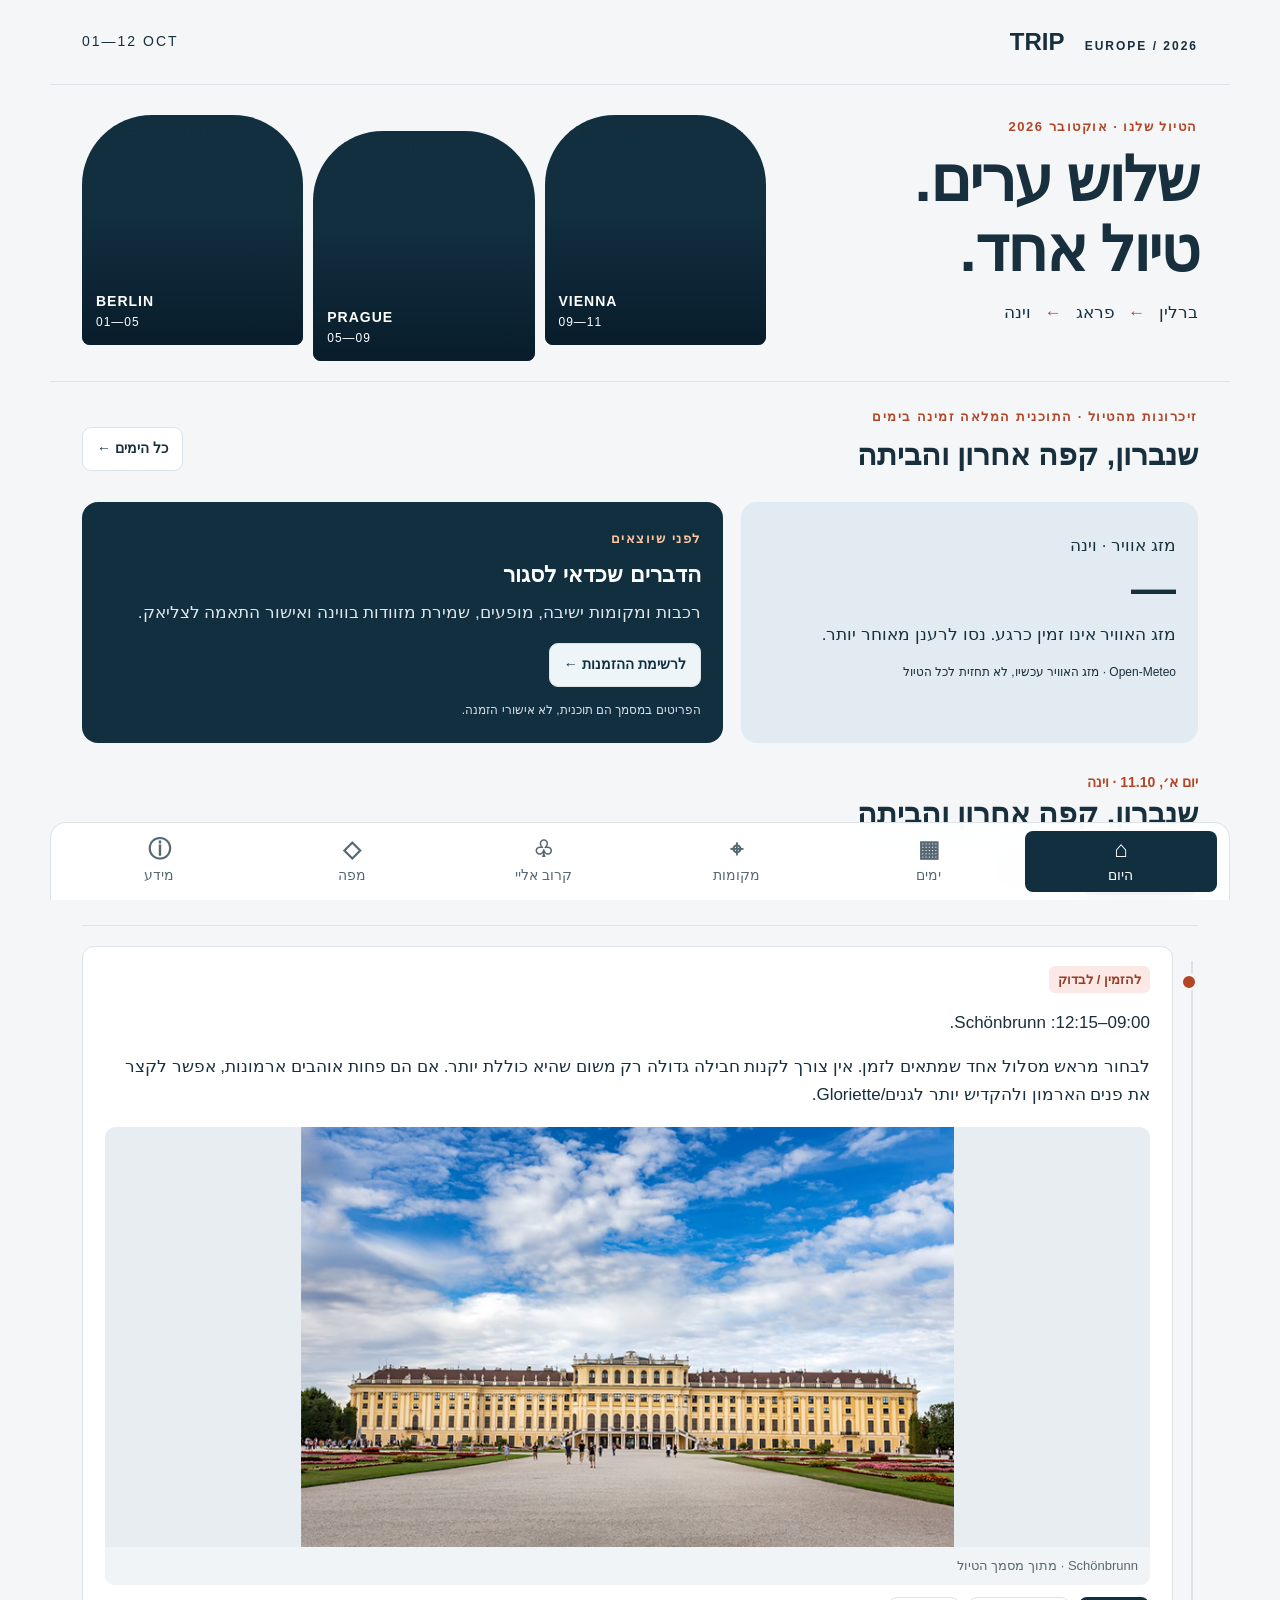
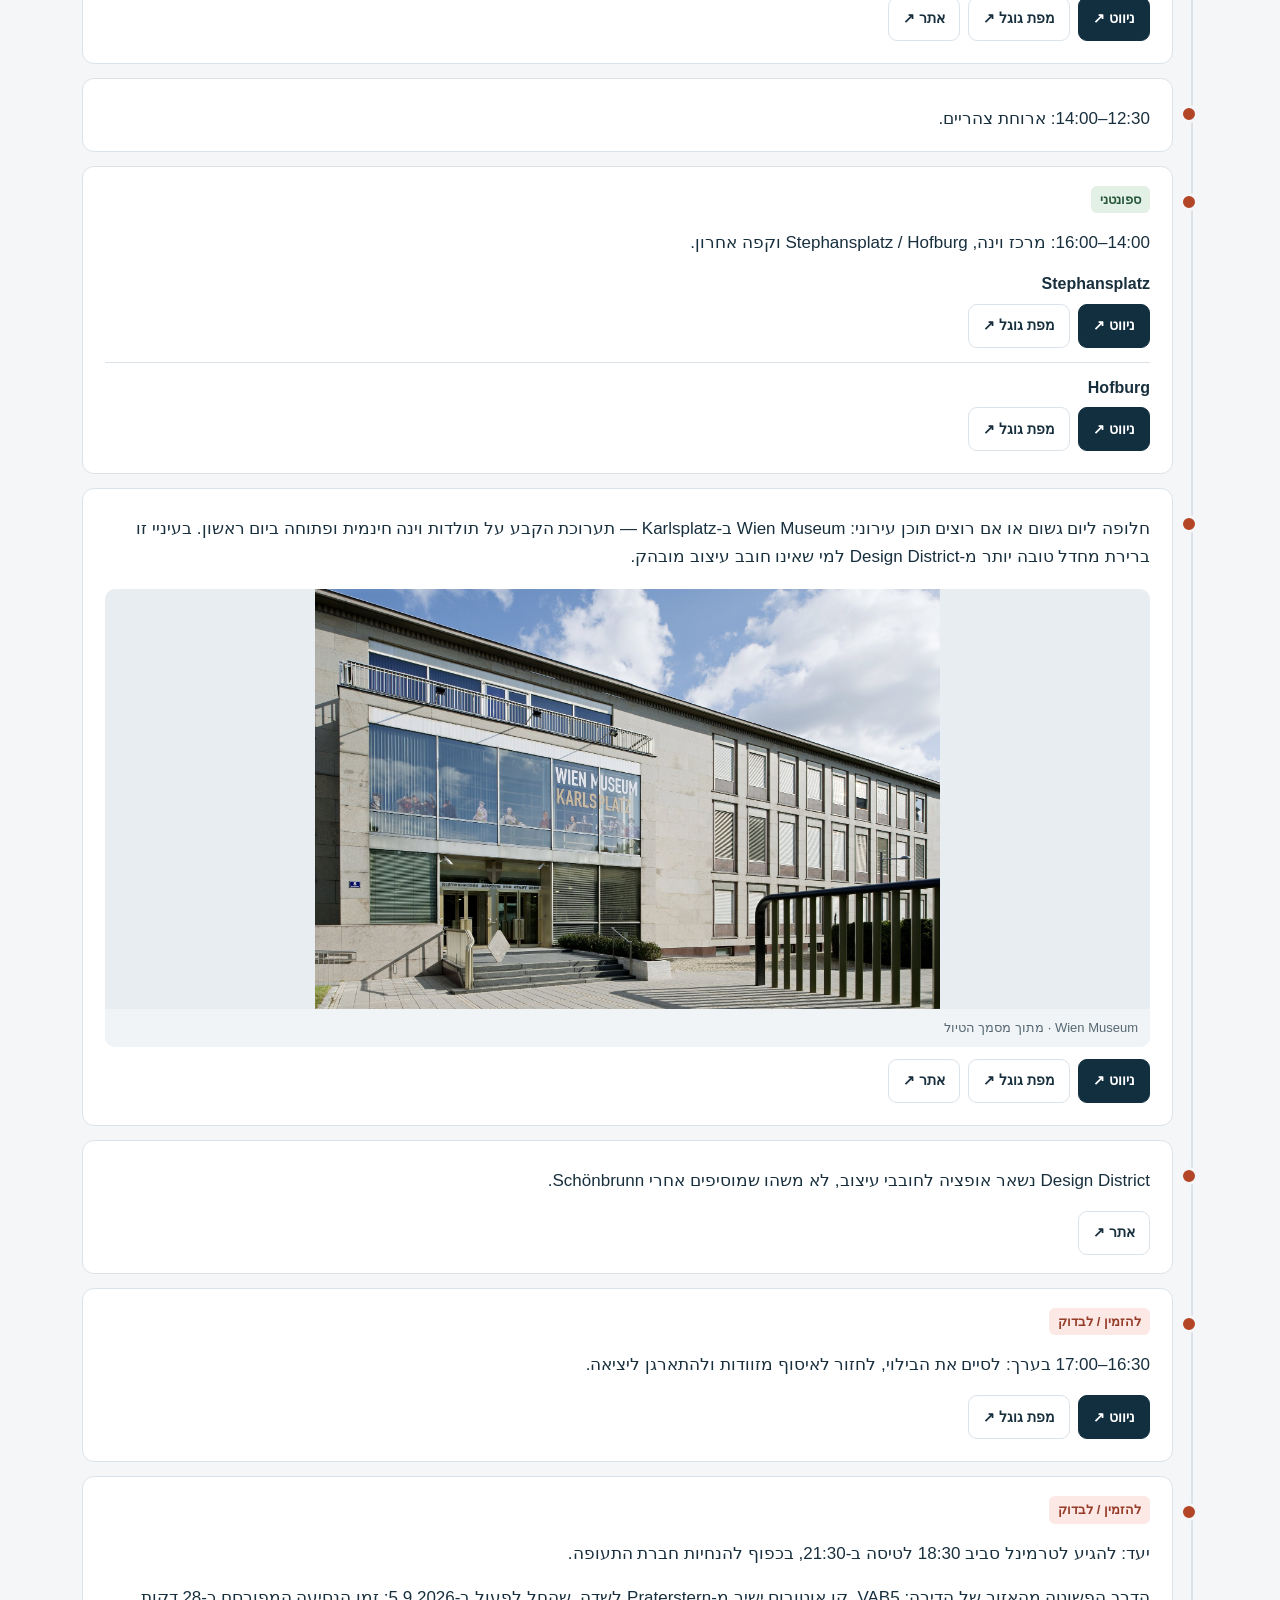
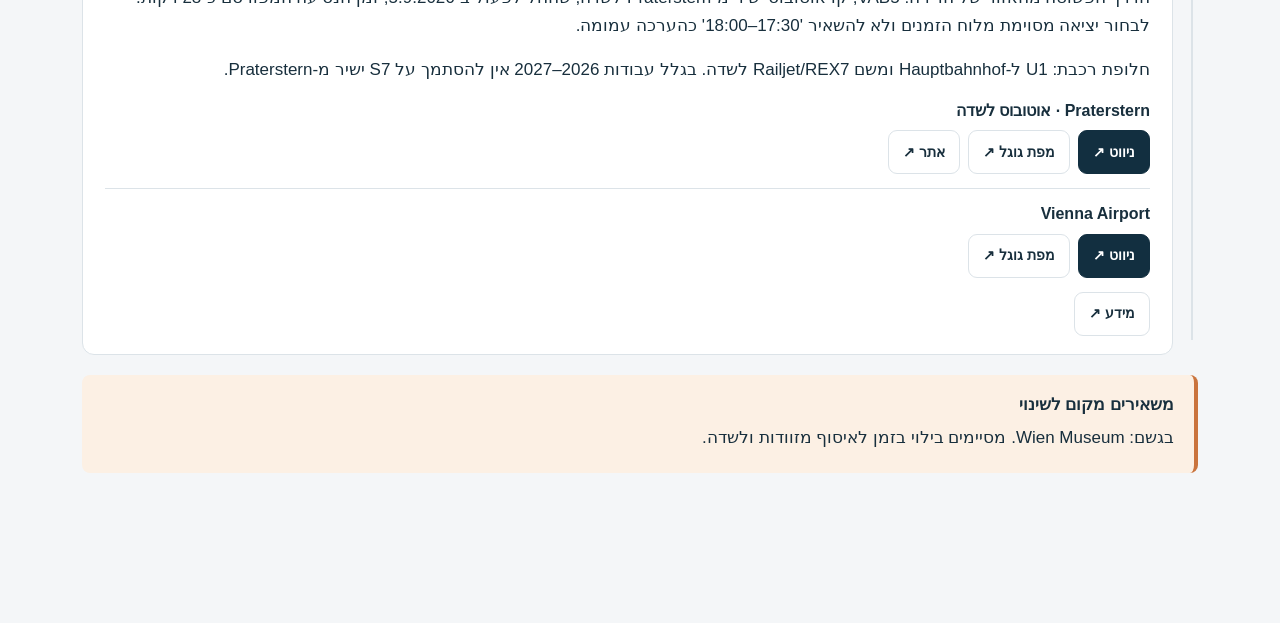
==== europe-trip-2026/index.html @ 394259b1 "Publish Europe trip guide with noindex and anonymized content" ====
<!doctype html>
<html lang="he" dir="rtl"><head><meta charset="utf-8"><meta name="viewport" content="width=device-width,initial-scale=1,viewport-fit=cover"><meta name="robots" content="noindex, nofollow, noimageindex, nosnippet"><meta name="googlebot" content="noindex, nofollow, noimageindex, nosnippet"><meta name="referrer" content="strict-origin-when-cross-origin"><meta name="theme-color" content="#122f40"><meta name="description" content="מדריך הטיול של הטיול שלנו — ברלין, פראג ווינה, אוקטובר 2026"><title>הטיול שלנו · שלוש ערים, טיול אחד</title><link rel="stylesheet" href="style.css"></head>
<body><div class="app"><header><a href="#today" class="brand">TRIP <span>EUROPE / 2026</span></a><span class="dates">01—12 OCT</span></header>
<section class="intro"><div><p class="eyebrow">הטיול שלנו · אוקטובר 2026</p><h1>שלוש ערים.<br>טיול אחד.</h1><p>ברלין <span>←</span> פראג <span>←</span> וינה</p></div><div class="cityPhotos"><figure><img src="https://www.travual.com/userfiles/fotos/brandenburger-tor_3094_xl.jpg" alt="שער ברנדנבורג בברלין"><figcaption>BERLIN <span>01—05</span></figcaption></figure><figure><img src="https://cms.visitczechia.com/cms/getmedia/ccd65862-6355-404b-ab60-abeba4df98a1/Vysehrad__DJI_0074.png" alt="וישהראד בפראג"><figcaption>PRAGUE <span>05—09</span></figcaption></figure><figure><img src="https://cdn-imgix.headout.com/media/images/92ba93f29b538bf9475ec2e323599ad1-This%20is%20a%20Photograph%20of%20Vienna%20Ferris%20Wheel%20Timings.jpg?ar=16%3A9&auto=format&fit=crop&h=573&q=75&w=1018.6666666666666" alt="הגלגל הענק בפראטר בווינה"><figcaption>VIENNA <span>09—11</span></figcaption></figure></div></section>
<main id="main" tabindex="-1"><section id="today" class="view"><div class="sectionTitle"><div><p class="eyebrow" id="todayStatus"></p><h2 id="todayTitle"></h2></div><button class="button" id="allDays">כל הימים ←</button></div><div class="dashboard"><article class="weather"><p id="weatherCity"></p><strong id="temperature">—</strong><p id="weatherStatus" role="status">טוען מזג אוויר…</p><div id="forecast"></div><small>Open-Meteo · מזג האוויר עכשיו, לא תחזית לכל הטיול</small></article><article class="priority"><span class="eyebrow">לפני שיוצאים</span><h3>הדברים שכדאי לסגור</h3><p>רכבות ומקומות ישיבה, מופעים, שמירת מזוודות בווינה ואישור התאמה לצליאק.</p><button class="button light" id="bookingsLink">לרשימת ההזמנות ←</button><small>הפריטים במסמך הם תוכנית, לא אישורי הזמנה.</small></article></div><div id="todayDetail"></div></section>
<section id="days" class="view" hidden><div class="sectionTitle"><div><p class="eyebrow">DAY BY DAY</p><h2>התוכנית לפי ימים</h2></div></div><div class="rail" id="dayRail" aria-label="בחירת יום"></div><div id="dayDetail"></div></section>
<section id="places" class="view" hidden><p class="eyebrow">THE GOOD STOPS</p><h2>מקומות וחוויות</h2><div class="filters"><label>חיפוש מקום<input id="search" type="search" placeholder="מצודה, שוקולד, ALIZÉ…"></label><label>עיר<select id="cityFilter"><option value="all">כל הערים</option><option value="berlin">ברלין</option><option value="prague">פראג</option><option value="vienna">וינה</option></select></label><label>קטגוריה<select id="categoryFilter"><option value="all">הכול</option></select></label></div><p class="muted" id="resultCount" role="status"></p><div class="grid" id="placeGrid"></div></section>
<section id="near" class="view" hidden><p class="eyebrow">AROUND YOU</p><h2>קרוב אליי</h2><p class="muted">חיפוש אוכל ליד הלינה או המיקום שלכם. התוצאות נפתחות ב-Google Maps.</p><div class="panel"><div class="filters"><label>אזור<select id="nearCity"><option value="berlin">ברלין · ליד הלינה</option><option value="prague">פראג · ליד הלינה</option><option value="vienna">וינה · ליד הלינה</option></select></label><button class="button" id="locate">השתמשו במיקום שלי</button></div><p id="geoStatus" role="status"></p><div id="foodLinks" class="actions"></div></div><aside class="notice"><b>ללא גלוטן ≠ התאמה מאומתת לצליאק</b><p>אין במסמך רשימת מסעדות מאומתת. החיפוש אינו אישור להתאמה; יש לברר מול המקום הכנה, כלים וזיהום משני. ל-La Scène ולסדנת השוקולד נדרש אישור מפורש לפני הזמנה.</p></aside></section>
<section id="map" class="view" hidden><p class="eyebrow">ON THE MAP</p><h2>המסלול שלכם</h2><label>בחרו יום<select id="mapDay"></select></label><p class="muted">בחרו תחנה להצגה במפה. כפתורי הניווט פותחים מסלול הליכה או תחבורה ציבורית בפועל.</p><div class="mapLayout"><div id="mapStops"></div><iframe id="mapFrame" title="מפת התחנה שנבחרה" loading="lazy" referrerpolicy="no-referrer-when-downgrade"></iframe></div><p class="muted">ביום מעבר בין ערים, מזמינים את הרכבת בנפרד; קישור ניווט אינו כרטיס נסיעה.</p></section>
<section id="info" class="view" hidden><p class="eyebrow">THE PRACTICAL DETAILS</p><h2>מידע והזמנות</h2><div class="panel"><h3>מה כדאי לקבע קודם</h3><p class="muted">סימון אישי נשמר במכשיר ובדפדפן הזה בלבד, ואינו מבצע הזמנה.</p><div id="checklist"></div><p id="saveStatus" role="status"></p></div><div class="grid" id="lodgings"></div><div id="practical"></div><details class="panel"><summary>התוכנית המלאה · מסמך המקור</summary><div id="fullPlan"></div></details><p><a class="textLink" href="https://docs.google.com/document/d/1ia1Db6_CkS6CQZxV0gkc96oXElxByXiqsFSo9UekMyA/edit" target="_blank" rel="noopener">פתיחת מסמך Google Docs ↗</a></p><p class="muted">התוכן מבוסס על המסמך המעודכן ל־26.9.2026. שעות, זמינות ותנאי ביקור לא נבדקו מחדש. החזרה נמשכת אל 12/10.</p><details><summary>מקורות התמונות</summary><p>תמונות מתוך מסמך הטיול: <a href="https://www.travual.com/userfiles/fotos/brandenburger-tor_3094_xl.jpg">Travual · ברלין</a> / <a href="https://cms.visitczechia.com/cms/getmedia/ccd65862-6355-404b-ab60-abeba4df98a1/Vysehrad__DJI_0074.png">Visit Czechia · פראג</a> / <a href="https://cdn-imgix.headout.com/media/images/92ba93f29b538bf9475ec2e323599ad1-This%20is%20a%20Photograph%20of%20Vienna%20Ferris%20Wheel%20Timings.jpg">Headout · וינה</a></p></details></section></main>
<nav aria-label="ניווט ראשי"><a href="#today"><b>⌂</b>היום</a><a href="#days"><b>▦</b>ימים</a><a href="#places"><b>⌖</b>מקומות</a><a href="#near"><b>♧</b>קרוב אליי</a><a href="#map"><b>◇</b>מפה</a><a href="#info"><b>ⓘ</b>מידע</a></nav></div><script src="data.js"></script><script src="site-details.js"></script><script src="app.js"></script></body></html>
---- europe-trip-2026/style.css ----
:root{--bg:#f4f6f8;--paper:#fff;--ink:#182f3d;--muted:#566873;--accent:#b34627;--line:#dce3e8;--dark:#122f40}*{box-sizing:border-box}html{scroll-behavior:smooth}body{margin:0;background:var(--bg);color:var(--ink);font:17px/1.65 "Segoe UI",Arial,sans-serif}button,input,select{font:inherit}button,a,input,select,summary{-webkit-tap-highlight-color:transparent}a{color:inherit}button,a,summary{cursor:pointer}:focus-visible{outline:3px solid #b34627;outline-offset:4px}.app{max-width:1180px;margin:auto}header{display:flex;justify-content:space-between;align-items:center;padding:22px 32px;border-bottom:1px solid var(--line)}.brand{text-decoration:none;font-size:24px;font-weight:800;direction:ltr}.brand span{font-size:12px;letter-spacing:2px;margin-left:14px}.dates{direction:ltr;font-size:14px;letter-spacing:2px}.intro{display:grid;grid-template-columns:1fr 1.7fr;gap:30px;padding:30px 32px 36px;align-items:center}.eyebrow{font-size:13px;font-weight:800;color:var(--accent);letter-spacing:1.5px;margin:0 0 8px}h1{font-size:clamp(38px,5vw,62px);line-height:1.13;letter-spacing:-2px;margin:0 0 14px}h2{font-size:30px;line-height:1.3;margin:0 0 18px}h3{font-size:22px;line-height:1.4;margin:8px 0}p{margin:8px 0 16px}.intro p span{padding:0 9px;color:var(--accent)}.cityPhotos{display:grid;grid-template-columns:repeat(3,1fr);gap:10px;direction:ltr}.cityPhotos figure{height:230px;margin:0;position:relative;overflow:hidden;border-radius:70px 70px 8px 8px;background:var(--dark)}.cityPhotos figure:nth-child(2){transform:translateY(16px)}.cityPhotos img{width:100%;height:100%;object-fit:cover}.cityPhotos figure:after{content:"";position:absolute;inset:40% 0 0;background:linear-gradient(transparent,#071a28dd)}figcaption{position:absolute;bottom:12px;left:14px;color:white;z-index:1;font-size:14px;font-weight:800;letter-spacing:1px}figcaption span{display:block;font-size:12px;font-weight:400}main{padding:24px 32px 130px;border-top:1px solid var(--line)}.view[hidden]{display:none}.sectionTitle{display:flex;align-items:center;justify-content:space-between;gap:15px}.sectionTitle h2{margin-bottom:18px}.dashboard{display:grid;grid-template-columns:1fr 1.4fr;gap:18px;margin:10px 0 28px}.weather,.priority{border-radius:16px;padding:22px}.weather{background:#e1ebf1}.weather strong{font-size:45px;line-height:1}.weather p{margin-bottom:6px}.weather small,.priority small{display:block;font-size:12px;margin-top:14px}.priority{background:var(--dark);color:#fff}.priority .eyebrow{color:#ffc49e}.priority p{color:#e0e7ec}.priority small{color:#d3dfe6}.button{display:inline-flex;align-items:center;justify-content:center;min-height:44px;border:1px solid var(--line);border-radius:9px;background:white;padding:9px 14px;color:var(--ink);font-size:14px;font-weight:700;text-decoration:none}.button.primary{background:var(--dark);color:white;border-color:var(--dark)}.button.light{background:#edf5f9;color:var(--dark)}.button:hover{filter:brightness(.95)}.actions{display:flex;gap:8px;flex-wrap:wrap;margin:14px 0}.muted{color:var(--muted);font-size:15px}.rail{display:flex;gap:8px;overflow:auto;padding:4px 0 18px;margin-bottom:10px}.rail button{flex-shrink:0}.rail [aria-pressed=true]{background:var(--dark);color:white}.dayHeading{border-bottom:1px solid var(--line);padding-bottom:16px;margin-bottom:20px}.dayHeading .meta{font-size:14px;color:var(--accent);font-weight:700}.timeline{position:relative;padding-right:25px}.timeline:before{content:"";position:absolute;right:5px;top:15px;bottom:15px;width:2px;background:var(--line)}.stop{position:relative;background:white;border:1px solid var(--line);border-radius:12px;padding:18px 22px;margin-bottom:14px}.stop:before{content:"";position:absolute;right:-26px;top:26px;width:12px;height:12px;border:3px solid var(--bg);background:var(--accent);border-radius:50%}.stop p:last-child{margin-bottom:0}.stop .actions{margin-bottom:0}.badge{display:inline-block;font-size:13px;padding:3px 9px;border-radius:6px;font-weight:600;background:#edf1f4;color:#364d5c;margin-bottom:8px}.badge.red{background:#fce8e4;color:#953d2a}.badge.yellow{background:#fff2d7;color:#78520b}.badge.green{background:#e2f0e6;color:#28573c}.notice{border-right:4px solid #ca743d;background:#fcf0e4;border-radius:8px;padding:16px 20px;margin:20px 0}.notice p{margin:5px 0}.panel,.place{background:white;border:1px solid var(--line);padding:22px;border-radius:14px;margin-bottom:18px}.grid{display:grid;grid-template-columns:repeat(2,minmax(0,1fr));gap:16px}.grid .panel,.grid .place{margin-bottom:0}.grid{margin:20px 0}.filters{display:flex;gap:12px;align-items:end;flex-wrap:wrap}.filters label{flex:1;min-width:150px}label{font-size:14px;font-weight:700;display:block}input,select{display:block;width:100%;min-height:46px;padding:10px 12px;background:white;color:var(--ink);border:1px solid #b8c7d0;border-radius:8px;margin-top:6px;font-size:16px}#search{min-width:220px}.mapLayout{display:grid;grid-template-columns:1fr 1.5fr;gap:20px;margin-top:20px}.mapLayout iframe{width:100%;height:550px;border:1px solid var(--line);border-radius:14px;position:sticky;top:15px}.mapStop{margin-bottom:10px;padding:15px;background:#fff;border:1px solid var(--line);border-radius:12px}.mapStop.selected{border:2px solid var(--accent)}.mapStop button{border:0;background:none;font:inherit;color:var(--ink);text-align:right;font-weight:700}.mapStop .actions{margin:8px 0 0}.check{display:flex;gap:12px;align-items:start;border-bottom:1px solid var(--line);padding:13px 0;font-size:16px;font-weight:400}.check input{width:20px;min-height:20px;flex-shrink:0;accent-color:var(--dark)}.check:has(:checked) span{text-decoration:line-through;color:var(--muted)}details{margin:18px 0}summary{font-weight:700;min-height:44px;padding:8px 0}#fullPlan{white-space:pre-wrap;overflow-wrap:anywhere;font-size:15px}.textLink{color:var(--accent);font-weight:700}nav{position:fixed;bottom:0;left:0;right:0;max-width:1180px;margin:auto;display:grid;grid-template-columns:repeat(6,1fr);padding:8px 12px calc(8px + env(safe-area-inset-bottom));background:#ffffffed;backdrop-filter:blur(16px);border:1px solid var(--line);border-bottom:0;z-index:10;border-radius:16px 16px 0 0}nav a{font-size:14px;text-decoration:none;text-align:center;padding:5px 2px;color:var(--muted);border-radius:8px}nav b{display:block;font-size:23px;line-height:1.2}nav a[aria-current=page]{background:var(--dark);color:#fff}.forecastRow{display:flex;justify-content:space-between;font-size:14px;border-top:1px solid #c4d6e2;padding:5px 0}#forecast{margin-top:10px}#mapDay{max-width:480px}#lodgings bdi{display:block}#practical{margin-top:20px}@media(max-width:700px){header{padding:16px 18px}.brand span{font-size:10px;margin-left:8px}.dates{font-size:12px}.intro{padding:24px 18px 30px;gap:20px;grid-template-columns:1fr}.intro>div:first-child{position:relative}h1{font-size:40px;line-height:1.1}h1 br{display:block}.intro p{margin-bottom:0}.cityPhotos figure{height:145px;border-radius:35px 35px 6px 6px}.cityPhotos figure:nth-child(2){transform:translateY(8px)}figcaption{font-size:12px;left:9px;bottom:8px}.dashboard{grid-template-columns:1fr}.weather{display:grid;grid-template-columns:1fr 1fr;column-gap:12px}.weather strong{grid-column:2;grid-row:1/3;text-align:left}.weather small,#forecast{grid-column:1/-1}.grid,.mapLayout{grid-template-columns:1fr}.mapLayout iframe{height:350px;position:static;grid-row:1}main{padding:22px 18px 115px}.sectionTitle{align-items:start}h2{font-size:26px}.stop{padding:16px}.panel{padding:18px}nav{border-radius:0}nav a{font-size:12px}.filters{align-items:stretch}.filters label{min-width:120px}.intro h1{letter-spacing:-1px}}@media(prefers-reduced-motion:reduce){html{scroll-behavior:auto}}@media print{nav,.intro,.weather,.actions,button{display:none}main{padding:0}.view[hidden]{display:none}.panel,.stop{break-inside:avoid;box-shadow:none}body{background:white}}

.sitePhoto{margin:18px 0 12px;border-radius:10px;overflow:hidden;background:#e7edf1}.sitePhoto img{display:block;width:100%;height:auto;max-height:420px;object-fit:contain}.sitePhoto figcaption{position:static;padding:8px 12px;font-size:13px;font-weight:400;letter-spacing:0;color:var(--muted);background:#f0f4f6}.stopLinks h3{font-size:16px;margin:14px 0 0}.stopLinks .actions{margin:8px 0 4px}.stopLinks+.stopLinks{border-top:1px solid var(--line);margin-top:14px}.place .sitePhoto img{max-height:270px}@media(max-width:700px){.sitePhoto img{max-height:320px}}
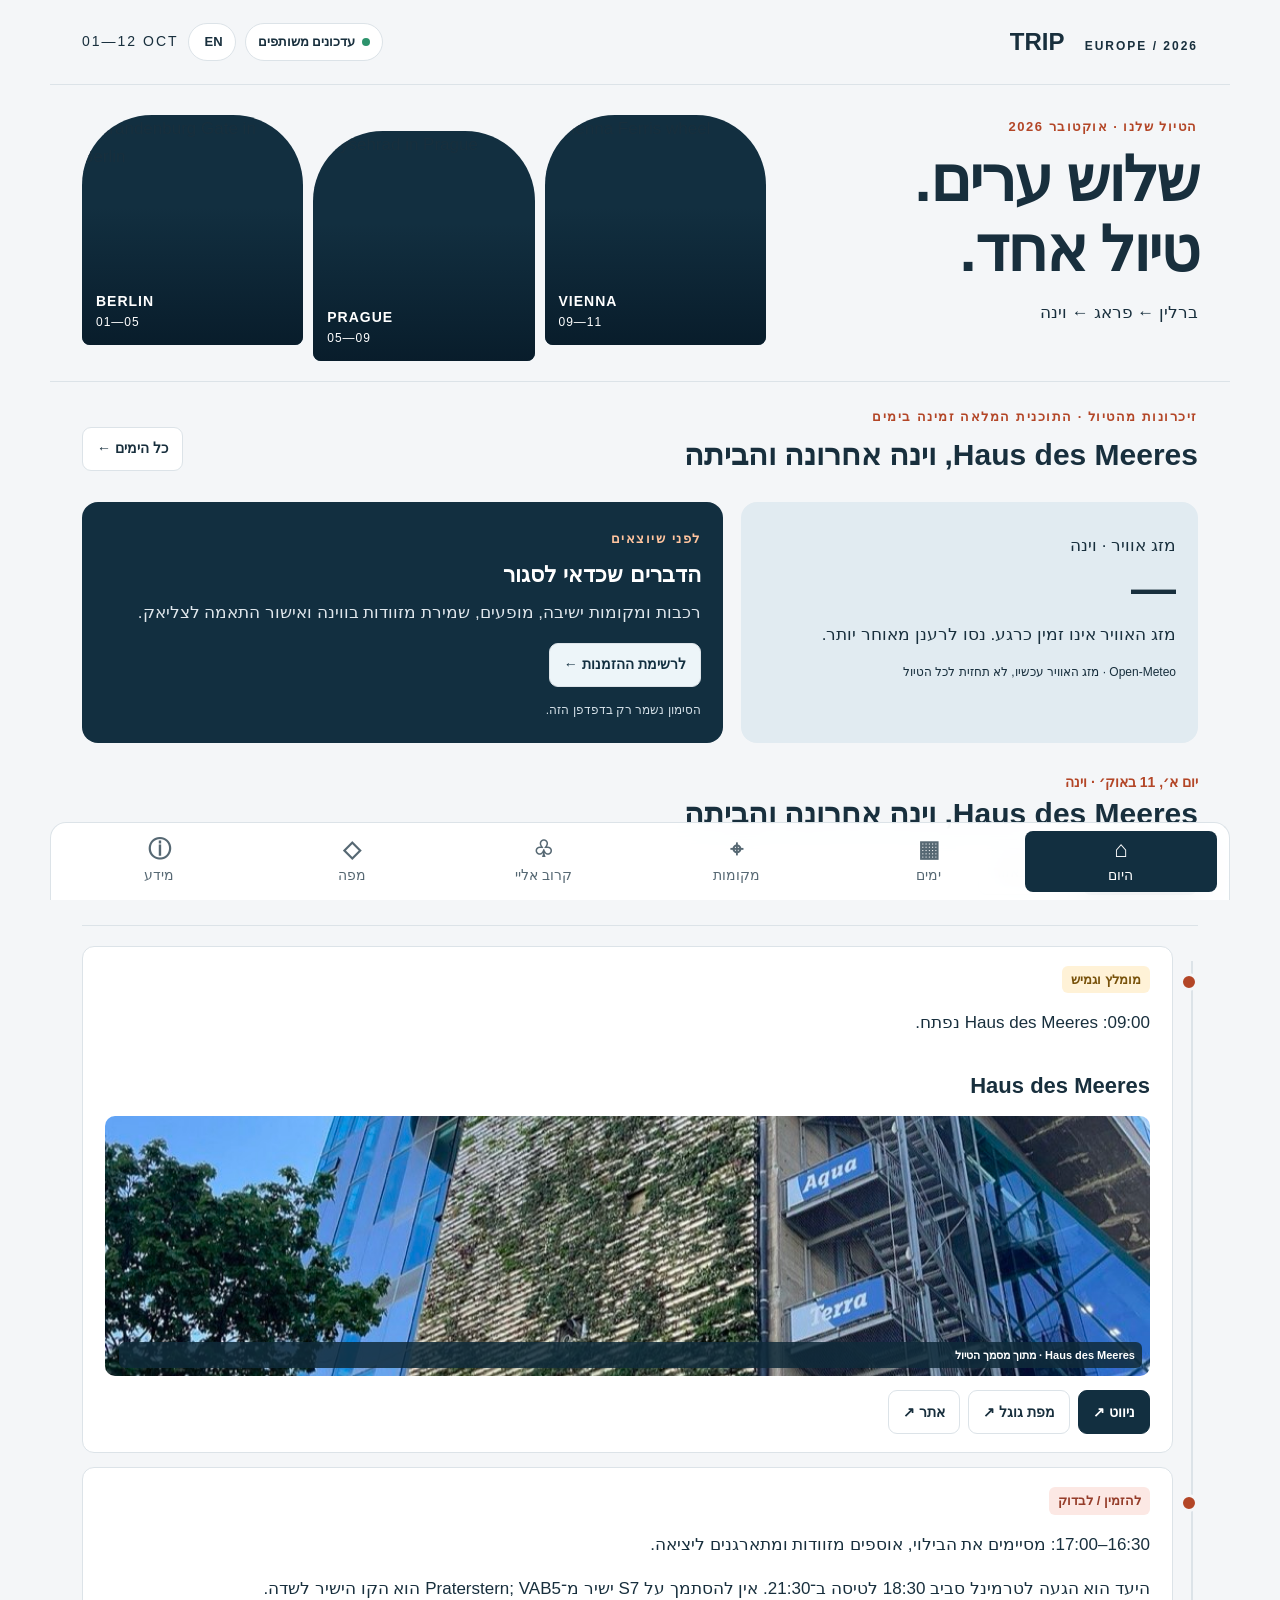
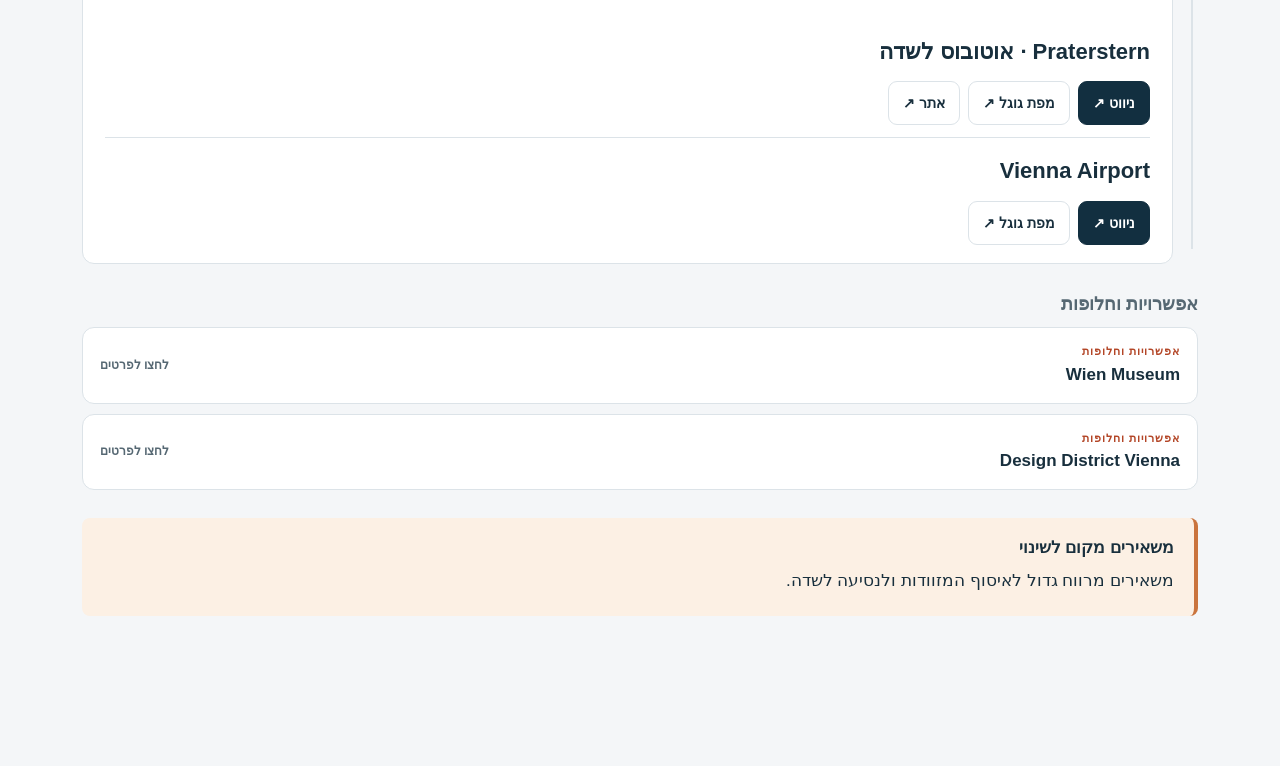
==== commit 35cfe493: "Update Europe itinerary and add shared bilingual updates" ====
--- a/europe-trip-2026/index.html
+++ b/europe-trip-2026/index.html
@@ -1,11 +1,15 @@
 <!doctype html>
-<html lang="he" dir="rtl"><head><meta charset="utf-8"><meta name="viewport" content="width=device-width,initial-scale=1,viewport-fit=cover"><meta name="robots" content="noindex, nofollow, noimageindex, nosnippet"><meta name="googlebot" content="noindex, nofollow, noimageindex, nosnippet"><meta name="referrer" content="strict-origin-when-cross-origin"><meta name="theme-color" content="#122f40"><meta name="description" content="מדריך הטיול של הטיול שלנו — ברלין, פראג ווינה, אוקטובר 2026"><title>הטיול שלנו · שלוש ערים, טיול אחד</title><link rel="stylesheet" href="style.css"></head>
-<body><div class="app"><header><a href="#today" class="brand">TRIP <span>EUROPE / 2026</span></a><span class="dates">01—12 OCT</span></header>
-<section class="intro"><div><p class="eyebrow">הטיול שלנו · אוקטובר 2026</p><h1>שלוש ערים.<br>טיול אחד.</h1><p>ברלין <span>←</span> פראג <span>←</span> וינה</p></div><div class="cityPhotos"><figure><img src="https://www.travual.com/userfiles/fotos/brandenburger-tor_3094_xl.jpg" alt="שער ברנדנבורג בברלין"><figcaption>BERLIN <span>01—05</span></figcaption></figure><figure><img src="https://cms.visitczechia.com/cms/getmedia/ccd65862-6355-404b-ab60-abeba4df98a1/Vysehrad__DJI_0074.png" alt="וישהראד בפראג"><figcaption>PRAGUE <span>05—09</span></figcaption></figure><figure><img src="https://cdn-imgix.headout.com/media/images/92ba93f29b538bf9475ec2e323599ad1-This%20is%20a%20Photograph%20of%20Vienna%20Ferris%20Wheel%20Timings.jpg?ar=16%3A9&auto=format&fit=crop&h=573&q=75&w=1018.6666666666666" alt="הגלגל הענק בפראטר בווינה"><figcaption>VIENNA <span>09—11</span></figcaption></figure></div></section>
-<main id="main" tabindex="-1"><section id="today" class="view"><div class="sectionTitle"><div><p class="eyebrow" id="todayStatus"></p><h2 id="todayTitle"></h2></div><button class="button" id="allDays">כל הימים ←</button></div><div class="dashboard"><article class="weather"><p id="weatherCity"></p><strong id="temperature">—</strong><p id="weatherStatus" role="status">טוען מזג אוויר…</p><div id="forecast"></div><small>Open-Meteo · מזג האוויר עכשיו, לא תחזית לכל הטיול</small></article><article class="priority"><span class="eyebrow">לפני שיוצאים</span><h3>הדברים שכדאי לסגור</h3><p>רכבות ומקומות ישיבה, מופעים, שמירת מזוודות בווינה ואישור התאמה לצליאק.</p><button class="button light" id="bookingsLink">לרשימת ההזמנות ←</button><small>הפריטים במסמך הם תוכנית, לא אישורי הזמנה.</small></article></div><div id="todayDetail"></div></section>
-<section id="days" class="view" hidden><div class="sectionTitle"><div><p class="eyebrow">DAY BY DAY</p><h2>התוכנית לפי ימים</h2></div></div><div class="rail" id="dayRail" aria-label="בחירת יום"></div><div id="dayDetail"></div></section>
-<section id="places" class="view" hidden><p class="eyebrow">THE GOOD STOPS</p><h2>מקומות וחוויות</h2><div class="filters"><label>חיפוש מקום<input id="search" type="search" placeholder="מצודה, שוקולד, ALIZÉ…"></label><label>עיר<select id="cityFilter"><option value="all">כל הערים</option><option value="berlin">ברלין</option><option value="prague">פראג</option><option value="vienna">וינה</option></select></label><label>קטגוריה<select id="categoryFilter"><option value="all">הכול</option></select></label></div><p class="muted" id="resultCount" role="status"></p><div class="grid" id="placeGrid"></div></section>
-<section id="near" class="view" hidden><p class="eyebrow">AROUND YOU</p><h2>קרוב אליי</h2><p class="muted">חיפוש אוכל ליד הלינה או המיקום שלכם. התוצאות נפתחות ב-Google Maps.</p><div class="panel"><div class="filters"><label>אזור<select id="nearCity"><option value="berlin">ברלין · ליד הלינה</option><option value="prague">פראג · ליד הלינה</option><option value="vienna">וינה · ליד הלינה</option></select></label><button class="button" id="locate">השתמשו במיקום שלי</button></div><p id="geoStatus" role="status"></p><div id="foodLinks" class="actions"></div></div><aside class="notice"><b>ללא גלוטן ≠ התאמה מאומתת לצליאק</b><p>אין במסמך רשימת מסעדות מאומתת. החיפוש אינו אישור להתאמה; יש לברר מול המקום הכנה, כלים וזיהום משני. ל-La Scène ולסדנת השוקולד נדרש אישור מפורש לפני הזמנה.</p></aside></section>
-<section id="map" class="view" hidden><p class="eyebrow">ON THE MAP</p><h2>המסלול שלכם</h2><label>בחרו יום<select id="mapDay"></select></label><p class="muted">בחרו תחנה להצגה במפה. כפתורי הניווט פותחים מסלול הליכה או תחבורה ציבורית בפועל.</p><div class="mapLayout"><div id="mapStops"></div><iframe id="mapFrame" title="מפת התחנה שנבחרה" loading="lazy" referrerpolicy="no-referrer-when-downgrade"></iframe></div><p class="muted">ביום מעבר בין ערים, מזמינים את הרכבת בנפרד; קישור ניווט אינו כרטיס נסיעה.</p></section>
-<section id="info" class="view" hidden><p class="eyebrow">THE PRACTICAL DETAILS</p><h2>מידע והזמנות</h2><div class="panel"><h3>מה כדאי לקבע קודם</h3><p class="muted">סימון אישי נשמר במכשיר ובדפדפן הזה בלבד, ואינו מבצע הזמנה.</p><div id="checklist"></div><p id="saveStatus" role="status"></p></div><div class="grid" id="lodgings"></div><div id="practical"></div><details class="panel"><summary>התוכנית המלאה · מסמך המקור</summary><div id="fullPlan"></div></details><p><a class="textLink" href="https://docs.google.com/document/d/1ia1Db6_CkS6CQZxV0gkc96oXElxByXiqsFSo9UekMyA/edit" target="_blank" rel="noopener">פתיחת מסמך Google Docs ↗</a></p><p class="muted">התוכן מבוסס על המסמך המעודכן ל־26.9.2026. שעות, זמינות ותנאי ביקור לא נבדקו מחדש. החזרה נמשכת אל 12/10.</p><details><summary>מקורות התמונות</summary><p>תמונות מתוך מסמך הטיול: <a href="https://www.travual.com/userfiles/fotos/brandenburger-tor_3094_xl.jpg">Travual · ברלין</a> / <a href="https://cms.visitczechia.com/cms/getmedia/ccd65862-6355-404b-ab60-abeba4df98a1/Vysehrad__DJI_0074.png">Visit Czechia · פראג</a> / <a href="https://cdn-imgix.headout.com/media/images/92ba93f29b538bf9475ec2e323599ad1-This%20is%20a%20Photograph%20of%20Vienna%20Ferris%20Wheel%20Timings.jpg">Headout · וינה</a></p></details></section></main>
-<nav aria-label="ניווט ראשי"><a href="#today"><b>⌂</b>היום</a><a href="#days"><b>▦</b>ימים</a><a href="#places"><b>⌖</b>מקומות</a><a href="#near"><b>♧</b>קרוב אליי</a><a href="#map"><b>◇</b>מפה</a><a href="#info"><b>ⓘ</b>מידע</a></nav></div><script src="data.js"></script><script src="site-details.js"></script><script src="app.js"></script></body></html>
+<html lang="he" dir="rtl"><head><meta charset="utf-8"><meta name="viewport" content="width=device-width,initial-scale=1,viewport-fit=cover"><meta name="robots" content="noindex, nofollow, noimageindex, nosnippet"><meta name="googlebot" content="noindex, nofollow, noimageindex, nosnippet"><meta name="referrer" content="strict-origin-when-cross-origin"><meta name="theme-color" content="#122f40"><meta name="description" content="מדריך הטיול שלנו — ברלין, פראג ווינה, אוקטובר 2026"><title>הטיול שלנו · שלוש ערים, טיול אחד</title><link rel="stylesheet" href="style.css"></head>
+<body><div class="app"><header><a href="#today" class="brand">TRIP <span>EUROPE / 2026</span></a><div class="headerTools"><button class="headerButton" id="updatesButton" type="button"><span class="liveDot" aria-hidden="true"></span><span id="updatesButtonText">עדכונים משותפים</span><span class="updateCount" id="updateCount" hidden></span></button><button class="headerButton languageButton" id="langToggle" type="button" aria-label="Switch to English">EN</button><span class="dates">01—12 OCT</span></div></header>
+<section class="intro"><div><p class="eyebrow" id="introEyebrow"></p><h1 id="introTitle"></h1><p id="introCities"></p></div><div class="cityPhotos"><figure><img src="https://www.travual.com/userfiles/fotos/brandenburger-tor_3094_xl.jpg" alt="Brandenburg Gate in Berlin"><figcaption>BERLIN <span>01—05</span></figcaption></figure><figure><img src="https://cms.visitczechia.com/cms/getmedia/ccd65862-6355-404b-ab60-abeba4df98a1/Vysehrad__DJI_0074.png" alt="Vyšehrad in Prague"><figcaption>PRAGUE <span>05—09</span></figcaption></figure><figure><img src="https://cdn-imgix.headout.com/media/images/92ba93f29b538bf9475ec2e323599ad1-This%20is%20a%20Photograph%20of%20Vienna%20Ferris%20Wheel%20Timings.jpg?ar=16%3A9&auto=format&fit=crop&h=573&q=75&w=1018.6666666666666" alt="Vienna Ferris wheel"><figcaption>VIENNA <span>09—11</span></figcaption></figure></div></section>
+<main id="main" tabindex="-1">
+  <section id="today" class="view"><div class="sectionTitle"><div><p class="eyebrow" id="todayStatus"></p><h2 id="todayTitle"></h2></div><button class="button" id="allDays"></button></div><div id="todayUpdates"></div><div class="dashboard"><article class="weather"><p id="weatherCity"></p><strong id="temperature">—</strong><p id="weatherStatus" role="status"></p><div id="forecast"></div><small id="weatherNote"></small></article><article class="priority"><span class="eyebrow" id="priorityEyebrow"></span><h3 id="priorityTitle"></h3><p id="priorityText"></p><button class="button light" id="bookingsLink"></button><small id="priorityNote"></small></article></div><div id="todayDetail"></div></section>
+  <section id="days" class="view" hidden><div class="sectionTitle"><div><p class="eyebrow">DAY BY DAY</p><h2 id="daysTitle"></h2></div></div><div class="rail" id="dayRail" aria-label="בחירת יום"></div><div id="dayDetail"></div></section>
+  <section id="places" class="view" hidden><p class="eyebrow">THE GOOD STOPS</p><h2 id="placesTitle"></h2><div class="filters"><label><span id="searchLabel"></span><input id="search" type="search"></label><label><span id="cityLabel"></span><select id="cityFilter"></select></label><label><span id="categoryLabel"></span><select id="categoryFilter"></select></label></div><p class="muted" id="resultCount" role="status"></p><div class="grid" id="placeGrid"></div></section>
+  <section id="near" class="view" hidden><p class="eyebrow">AROUND YOU</p><h2 id="nearTitle"></h2><p class="muted" id="nearIntro"></p><div class="panel"><div class="filters"><label><span id="areaLabel"></span><select id="nearCity"></select></label><button class="button" id="locate"></button></div><p id="geoStatus" role="status"></p><div id="foodLinks" class="actions"></div></div><aside class="notice"><b id="gfTitle"></b><p id="gfText"></p></aside></section>
+  <section id="map" class="view" hidden><p class="eyebrow">ON THE MAP</p><h2 id="mapTitle"></h2><label><span id="mapDayLabel"></span><select id="mapDay"></select></label><p class="muted" id="mapIntro"></p><div class="mapLayout"><div id="mapStops"></div><iframe id="mapFrame" title="Map" loading="lazy" referrerpolicy="no-referrer-when-downgrade"></iframe></div><p class="muted" id="mapNote"></p></section>
+  <section id="updates" class="view" hidden><p class="eyebrow">LIVE CHANGES</p><h2 id="updatesTitle"></h2><p class="muted" id="updatesIntro"></p><div class="updatesStatus" id="updatesStatus" role="status"></div><div id="updatesList"></div><div class="actions" id="updatesActions"></div><details class="panel updateHelp"><summary id="updatesHelpTitle"></summary><div id="updatesHelp"></div></details></section>
+  <section id="info" class="view" hidden><p class="eyebrow">THE PRACTICAL DETAILS</p><h2 id="infoTitle"></h2><div class="panel"><h3 id="checklistTitle"></h3><p class="muted" id="checklistIntro"></p><div id="checklist"></div><p id="saveStatus" role="status"></p></div><div class="grid" id="lodgings"></div><div id="practical"></div><details class="panel"><summary id="fullPlanTitle"></summary><div id="fullPlan"></div></details><p><a class="textLink" id="sourceLink" target="_blank" rel="noopener"></a></p><p class="muted" id="sourceNote"></p><details><summary id="photoSourcesTitle"></summary><p id="photoSources"></p></details></section>
+</main>
+<nav aria-label="ניווט ראשי"><a href="#today" data-nav="today"><b>⌂</b><span></span></a><a href="#days" data-nav="days"><b>▦</b><span></span></a><a href="#places" data-nav="places"><b>⌖</b><span></span></a><a href="#near" data-nav="near"><b>♧</b><span></span></a><a href="#map" data-nav="map"><b>◇</b><span></span></a><a href="#info" data-nav="info"><b>ⓘ</b><span></span></a></nav></div>
+<script src="data.js"></script><script src="site-details.js"></script><script src="updates-config.js"></script><script src="app.js"></script></body></html>
--- a/europe-trip-2026/style.css
+++ b/europe-trip-2026/style.css
@@ -1,3 +1,11 @@
-:root{--bg:#f4f6f8;--paper:#fff;--ink:#182f3d;--muted:#566873;--accent:#b34627;--line:#dce3e8;--dark:#122f40}*{box-sizing:border-box}html{scroll-behavior:smooth}body{margin:0;background:var(--bg);color:var(--ink);font:17px/1.65 "Segoe UI",Arial,sans-serif}button,input,select{font:inherit}button,a,input,select,summary{-webkit-tap-highlight-color:transparent}a{color:inherit}button,a,summary{cursor:pointer}:focus-visible{outline:3px solid #b34627;outline-offset:4px}.app{max-width:1180px;margin:auto}header{display:flex;justify-content:space-between;align-items:center;padding:22px 32px;border-bottom:1px solid var(--line)}.brand{text-decoration:none;font-size:24px;font-weight:800;direction:ltr}.brand span{font-size:12px;letter-spacing:2px;margin-left:14px}.dates{direction:ltr;font-size:14px;letter-spacing:2px}.intro{display:grid;grid-template-columns:1fr 1.7fr;gap:30px;padding:30px 32px 36px;align-items:center}.eyebrow{font-size:13px;font-weight:800;color:var(--accent);letter-spacing:1.5px;margin:0 0 8px}h1{font-size:clamp(38px,5vw,62px);line-height:1.13;letter-spacing:-2px;margin:0 0 14px}h2{font-size:30px;line-height:1.3;margin:0 0 18px}h3{font-size:22px;line-height:1.4;margin:8px 0}p{margin:8px 0 16px}.intro p span{padding:0 9px;color:var(--accent)}.cityPhotos{display:grid;grid-template-columns:repeat(3,1fr);gap:10px;direction:ltr}.cityPhotos figure{height:230px;margin:0;position:relative;overflow:hidden;border-radius:70px 70px 8px 8px;background:var(--dark)}.cityPhotos figure:nth-child(2){transform:translateY(16px)}.cityPhotos img{width:100%;height:100%;object-fit:cover}.cityPhotos figure:after{content:"";position:absolute;inset:40% 0 0;background:linear-gradient(transparent,#071a28dd)}figcaption{position:absolute;bottom:12px;left:14px;color:white;z-index:1;font-size:14px;font-weight:800;letter-spacing:1px}figcaption span{display:block;font-size:12px;font-weight:400}main{padding:24px 32px 130px;border-top:1px solid var(--line)}.view[hidden]{display:none}.sectionTitle{display:flex;align-items:center;justify-content:space-between;gap:15px}.sectionTitle h2{margin-bottom:18px}.dashboard{display:grid;grid-template-columns:1fr 1.4fr;gap:18px;margin:10px 0 28px}.weather,.priority{border-radius:16px;padding:22px}.weather{background:#e1ebf1}.weather strong{font-size:45px;line-height:1}.weather p{margin-bottom:6px}.weather small,.priority small{display:block;font-size:12px;margin-top:14px}.priority{background:var(--dark);color:#fff}.priority .eyebrow{color:#ffc49e}.priority p{color:#e0e7ec}.priority small{color:#d3dfe6}.button{display:inline-flex;align-items:center;justify-content:center;min-height:44px;border:1px solid var(--line);border-radius:9px;background:white;padding:9px 14px;color:var(--ink);font-size:14px;font-weight:700;text-decoration:none}.button.primary{background:var(--dark);color:white;border-color:var(--dark)}.button.light{background:#edf5f9;color:var(--dark)}.button:hover{filter:brightness(.95)}.actions{display:flex;gap:8px;flex-wrap:wrap;margin:14px 0}.muted{color:var(--muted);font-size:15px}.rail{display:flex;gap:8px;overflow:auto;padding:4px 0 18px;margin-bottom:10px}.rail button{flex-shrink:0}.rail [aria-pressed=true]{background:var(--dark);color:white}.dayHeading{border-bottom:1px solid var(--line);padding-bottom:16px;margin-bottom:20px}.dayHeading .meta{font-size:14px;color:var(--accent);font-weight:700}.timeline{position:relative;padding-right:25px}.timeline:before{content:"";position:absolute;right:5px;top:15px;bottom:15px;width:2px;background:var(--line)}.stop{position:relative;background:white;border:1px solid var(--line);border-radius:12px;padding:18px 22px;margin-bottom:14px}.stop:before{content:"";position:absolute;right:-26px;top:26px;width:12px;height:12px;border:3px solid var(--bg);background:var(--accent);border-radius:50%}.stop p:last-child{margin-bottom:0}.stop .actions{margin-bottom:0}.badge{display:inline-block;font-size:13px;padding:3px 9px;border-radius:6px;font-weight:600;background:#edf1f4;color:#364d5c;margin-bottom:8px}.badge.red{background:#fce8e4;color:#953d2a}.badge.yellow{background:#fff2d7;color:#78520b}.badge.green{background:#e2f0e6;color:#28573c}.notice{border-right:4px solid #ca743d;background:#fcf0e4;border-radius:8px;padding:16px 20px;margin:20px 0}.notice p{margin:5px 0}.panel,.place{background:white;border:1px solid var(--line);padding:22px;border-radius:14px;margin-bottom:18px}.grid{display:grid;grid-template-columns:repeat(2,minmax(0,1fr));gap:16px}.grid .panel,.grid .place{margin-bottom:0}.grid{margin:20px 0}.filters{display:flex;gap:12px;align-items:end;flex-wrap:wrap}.filters label{flex:1;min-width:150px}label{font-size:14px;font-weight:700;display:block}input,select{display:block;width:100%;min-height:46px;padding:10px 12px;background:white;color:var(--ink);border:1px solid #b8c7d0;border-radius:8px;margin-top:6px;font-size:16px}#search{min-width:220px}.mapLayout{display:grid;grid-template-columns:1fr 1.5fr;gap:20px;margin-top:20px}.mapLayout iframe{width:100%;height:550px;border:1px solid var(--line);border-radius:14px;position:sticky;top:15px}.mapStop{margin-bottom:10px;padding:15px;background:#fff;border:1px solid var(--line);border-radius:12px}.mapStop.selected{border:2px solid var(--accent)}.mapStop button{border:0;background:none;font:inherit;color:var(--ink);text-align:right;font-weight:700}.mapStop .actions{margin:8px 0 0}.check{display:flex;gap:12px;align-items:start;border-bottom:1px solid var(--line);padding:13px 0;font-size:16px;font-weight:400}.check input{width:20px;min-height:20px;flex-shrink:0;accent-color:var(--dark)}.check:has(:checked) span{text-decoration:line-through;color:var(--muted)}details{margin:18px 0}summary{font-weight:700;min-height:44px;padding:8px 0}#fullPlan{white-space:pre-wrap;overflow-wrap:anywhere;font-size:15px}.textLink{color:var(--accent);font-weight:700}nav{position:fixed;bottom:0;left:0;right:0;max-width:1180px;margin:auto;display:grid;grid-template-columns:repeat(6,1fr);padding:8px 12px calc(8px + env(safe-area-inset-bottom));background:#ffffffed;backdrop-filter:blur(16px);border:1px solid var(--line);border-bottom:0;z-index:10;border-radius:16px 16px 0 0}nav a{font-size:14px;text-decoration:none;text-align:center;padding:5px 2px;color:var(--muted);border-radius:8px}nav b{display:block;font-size:23px;line-height:1.2}nav a[aria-current=page]{background:var(--dark);color:#fff}.forecastRow{display:flex;justify-content:space-between;font-size:14px;border-top:1px solid #c4d6e2;padding:5px 0}#forecast{margin-top:10px}#mapDay{max-width:480px}#lodgings bdi{display:block}#practical{margin-top:20px}@media(max-width:700px){header{padding:16px 18px}.brand span{font-size:10px;margin-left:8px}.dates{font-size:12px}.intro{padding:24px 18px 30px;gap:20px;grid-template-columns:1fr}.intro>div:first-child{position:relative}h1{font-size:40px;line-height:1.1}h1 br{display:block}.intro p{margin-bottom:0}.cityPhotos figure{height:145px;border-radius:35px 35px 6px 6px}.cityPhotos figure:nth-child(2){transform:translateY(8px)}figcaption{font-size:12px;left:9px;bottom:8px}.dashboard{grid-template-columns:1fr}.weather{display:grid;grid-template-columns:1fr 1fr;column-gap:12px}.weather strong{grid-column:2;grid-row:1/3;text-align:left}.weather small,#forecast{grid-column:1/-1}.grid,.mapLayout{grid-template-columns:1fr}.mapLayout iframe{height:350px;position:static;grid-row:1}main{padding:22px 18px 115px}.sectionTitle{align-items:start}h2{font-size:26px}.stop{padding:16px}.panel{padding:18px}nav{border-radius:0}nav a{font-size:12px}.filters{align-items:stretch}.filters label{min-width:120px}.intro h1{letter-spacing:-1px}}@media(prefers-reduced-motion:reduce){html{scroll-behavior:auto}}@media print{nav,.intro,.weather,.actions,button{display:none}main{padding:0}.view[hidden]{display:none}.panel,.stop{break-inside:avoid;box-shadow:none}body{background:white}}
-
-.sitePhoto{margin:18px 0 12px;border-radius:10px;overflow:hidden;background:#e7edf1}.sitePhoto img{display:block;width:100%;height:auto;max-height:420px;object-fit:contain}.sitePhoto figcaption{position:static;padding:8px 12px;font-size:13px;font-weight:400;letter-spacing:0;color:var(--muted);background:#f0f4f6}.stopLinks h3{font-size:16px;margin:14px 0 0}.stopLinks .actions{margin:8px 0 4px}.stopLinks+.stopLinks{border-top:1px solid var(--line);margin-top:14px}.place .sitePhoto img{max-height:270px}@media(max-width:700px){.sitePhoto img{max-height:320px}}
+:root{--bg:#f4f6f8;--paper:#fff;--ink:#182f3d;--muted:#566873;--accent:#b34627;--line:#dce3e8;--dark:#122f40}*{box-sizing:border-box}html{scroll-behavior:smooth}body{margin:0;background:var(--bg);color:var(--ink);font:17px/1.65 "Segoe UI",Arial,sans-serif}button,input,select{font:inherit}button,a,input,select,summary{-webkit-tap-highlight-color:transparent}a{color:inherit}button,a,summary{cursor:pointer}:focus-visible{outline:3px solid #b34627;outline-offset:4px}.app{max-width:1180px;margin:auto}
+header{display:flex;justify-content:space-between;align-items:center;padding:22px 32px;border-bottom:1px solid var(--line);gap:18px}.brand{text-decoration:none;font-size:24px;font-weight:800;direction:ltr;white-space:nowrap}.brand span{font-size:12px;letter-spacing:2px;margin-left:14px}.dates{direction:ltr;font-size:14px;letter-spacing:2px}.headerTools{display:flex;align-items:center;justify-content:flex-end;gap:9px;flex-wrap:wrap}.headerButton{min-height:38px;border:1px solid var(--line);border-radius:999px;background:#fff;padding:7px 12px;color:var(--ink);font:inherit;font-size:13px;font-weight:750;display:inline-flex;align-items:center;gap:7px}.languageButton{min-width:48px}.liveDot{width:8px;height:8px;border-radius:50%;background:#2d936c}.updateCount{min-width:20px;height:20px;padding:0 5px;display:inline-flex;align-items:center;justify-content:center;border-radius:999px;background:var(--accent);color:#fff;font-size:11px}.updateCount[hidden]{display:none}
+.intro{display:grid;grid-template-columns:1fr 1.7fr;gap:30px;padding:30px 32px 36px;align-items:center}.eyebrow{font-size:13px;font-weight:800;color:var(--accent);letter-spacing:1.5px;margin:0 0 8px}h1{font-size:clamp(38px,5vw,62px);line-height:1.13;letter-spacing:-2px;margin:0 0 14px}h2{font-size:30px;line-height:1.3;margin:0 0 18px}h3{font-size:22px;line-height:1.4;margin:8px 0}p{margin:8px 0 16px}.cityPhotos{display:grid;grid-template-columns:repeat(3,1fr);gap:10px;direction:ltr}.cityPhotos figure{height:230px;margin:0;position:relative;overflow:hidden;border-radius:70px 70px 8px 8px;background:var(--dark)}.cityPhotos figure:nth-child(2){transform:translateY(16px)}.cityPhotos img{width:100%;height:100%;object-fit:cover}.cityPhotos figure:after{content:"";position:absolute;inset:40% 0 0;background:linear-gradient(transparent,#071a28dd)}figcaption{position:absolute;bottom:12px;left:14px;color:white;z-index:1;font-size:14px;font-weight:800;letter-spacing:1px}figcaption span{display:block;font-size:12px;font-weight:400}
+main{padding:24px 32px 130px;border-top:1px solid var(--line)}.view[hidden]{display:none}.sectionTitle{display:flex;align-items:center;justify-content:space-between;gap:15px}.sectionTitle h2{margin-bottom:18px}.dashboard{display:grid;grid-template-columns:1fr 1.4fr;gap:18px;margin:10px 0 28px}.weather,.priority{border-radius:16px;padding:22px}.weather{background:#e1ebf1}.weather strong{font-size:45px;line-height:1}.weather p{margin-bottom:6px}.weather small,.priority small{display:block;font-size:12px;margin-top:14px}.priority{background:var(--dark);color:#fff}.priority .eyebrow{color:#ffc49e}.priority p{color:#e0e7ec}.priority small{color:#d3dfe6}.button{display:inline-flex;align-items:center;justify-content:center;min-height:44px;border:1px solid var(--line);border-radius:9px;background:white;padding:9px 14px;color:var(--ink);font-size:14px;font-weight:700;text-decoration:none}.button.primary{background:var(--dark);color:white;border-color:var(--dark)}.button.light{background:#edf5f9;color:var(--dark)}.button:hover{filter:brightness(.95)}.actions{display:flex;gap:8px;flex-wrap:wrap;margin:14px 0}.muted{color:var(--muted);font-size:15px}.rail{display:flex;gap:8px;overflow:auto;padding:4px 0 18px;margin-bottom:10px}.rail button{flex-shrink:0}.rail [aria-pressed=true]{background:var(--dark);color:white}
+.dayHeading{border-bottom:1px solid var(--line);padding-bottom:16px;margin-bottom:20px}.dayHeading .meta{font-size:14px;color:var(--accent);font-weight:700}.timeline{position:relative;padding-inline-start:25px}.timeline:before{content:"";position:absolute;inset-inline-start:5px;top:15px;bottom:15px;width:2px;background:var(--line)}.stop{position:relative;background:white;border:1px solid var(--line);border-radius:12px;padding:18px 22px;margin-bottom:14px}.stop:before{content:"";position:absolute;inset-inline-start:-26px;top:26px;width:12px;height:12px;border:3px solid var(--bg);background:var(--accent);border-radius:50%}.stop p:last-child{margin-bottom:0}.stop .actions{margin-bottom:0}.stopLinks{border-top:1px solid var(--line);padding-top:10px;margin-top:12px}.stopLinks:first-of-type{border-top:0}.badge{display:inline-block;font-size:13px;padding:3px 9px;border-radius:6px;font-weight:600;background:#edf1f4;color:#364d5c;margin-bottom:8px}.badge.red{background:#fce8e4;color:#953d2a}.badge.yellow{background:#fff2d7;color:#78520b}.badge.green{background:#e2f0e6;color:#28573c}.notice{border-inline-start:4px solid #ca743d;background:#fcf0e4;border-radius:8px;padding:16px 20px;margin:20px 0}.notice p{margin:5px 0}
+.panel,.place{background:white;border:1px solid var(--line);padding:22px;border-radius:14px;margin-bottom:18px}.grid{display:grid;grid-template-columns:repeat(2,minmax(0,1fr));gap:16px;margin:20px 0}.grid .panel,.grid .place{margin-bottom:0}.sitePhoto{margin:14px 0;position:relative;overflow:hidden;border-radius:10px;background:#e7ecef}.sitePhoto img{display:block;width:100%;height:260px;object-fit:cover}.sitePhoto figcaption{position:absolute;inset-inline-start:8px;bottom:8px;max-width:calc(100% - 16px);background:#102b3ad9;color:#fff;border-radius:6px;padding:4px 7px;font-size:11px;letter-spacing:0}.filters{display:flex;gap:12px;align-items:end;flex-wrap:wrap}.filters label{flex:1;min-width:150px}label{font-size:14px;font-weight:700;display:block}input,select{display:block;width:100%;min-height:46px;padding:10px 12px;background:white;color:var(--ink);border:1px solid #b8c7d0;border-radius:8px;margin-top:6px;font-size:16px}#search{min-width:220px}.mapLayout{display:grid;grid-template-columns:1fr 1.5fr;gap:20px;margin-top:20px}.mapLayout iframe{width:100%;height:550px;border:1px solid var(--line);border-radius:14px;position:sticky;top:15px}.mapStop{margin-bottom:10px;padding:15px;background:#fff;border:1px solid var(--line);border-radius:12px}.mapStop.selected{border:2px solid var(--accent)}.mapStop button{border:0;background:none;font:inherit;color:var(--ink);text-align:start;font-weight:700}.mapStop .actions{margin:8px 0 0}.check{display:flex;gap:12px;align-items:start;border-bottom:1px solid var(--line);padding:13px 0;font-size:16px;font-weight:400}.check input{width:20px;min-height:20px;flex-shrink:0;accent-color:var(--dark)}.check:has(:checked) span{text-decoration:line-through;color:var(--muted)}
+details{margin:18px 0}summary{font-weight:700;min-height:44px;padding:8px 0}.optionsSection{margin:28px 0}.optionsSection>h3{font-size:18px;color:var(--muted)}.optionCard{background:#fff;border:1px solid var(--line);border-radius:12px;margin:10px 0;overflow:hidden}.optionCard summary{padding:14px 17px;display:flex;align-items:center;justify-content:space-between;gap:15px;list-style:none}.optionCard summary::-webkit-details-marker{display:none}.optionCard summary small{display:block;color:var(--accent);font-size:11px;letter-spacing:1px}.optionCard summary strong{display:block;font-size:17px}.optionCard summary em{font-size:12px;color:var(--muted);font-style:normal;white-space:nowrap}.optionCard[open] summary{border-bottom:1px solid var(--line);background:#f8fafb}.optionBody{padding:15px 17px}.optionBody p:last-child{margin-bottom:0}
+.liveUpdate{background:#fff8dd;border:1px solid #e7c965;border-radius:12px;padding:16px 18px;margin:12px 0}.liveUpdate h3{font-size:19px;margin:3px 0}.liveUpdate p{margin:5px 0}.updateMeta{color:#725307;font-size:13px;font-weight:800}.dayUpdates{margin-bottom:20px}.dayUpdates>h3{font-size:17px}.updatesStatus{color:var(--muted);margin-bottom:12px}.planDigest{padding:6px 0 14px;border-bottom:1px solid var(--line)}.planDigest h3{font-size:18px}.planDigest:last-child{border-bottom:0}.textLink{color:var(--accent);font-weight:700}
+nav{position:fixed;bottom:0;left:0;right:0;max-width:1180px;margin:auto;display:grid;grid-template-columns:repeat(6,1fr);padding:8px 12px calc(8px + env(safe-area-inset-bottom));background:#ffffffed;backdrop-filter:blur(16px);border:1px solid var(--line);border-bottom:0;z-index:10;border-radius:16px 16px 0 0}nav a{font-size:14px;text-decoration:none;text-align:center;padding:5px 2px;color:var(--muted);border-radius:8px}nav b{display:block;font-size:23px;line-height:1.2}nav a[aria-current=page]{background:var(--dark);color:#fff}.forecastRow{display:flex;justify-content:space-between;font-size:14px;border-top:1px solid #c4d6e2;padding:5px 0}#forecast{margin-top:10px}#mapDay{max-width:480px}#lodgings bdi{display:block}#practical{margin-top:20px}.ltr .actions{justify-content:flex-start}.ltr .check{direction:ltr}.ltr .check span{text-align:left}
+@media(max-width:700px){header{padding:14px 18px;align-items:flex-start}.brand span{display:none}.headerTools{gap:6px}.dates{display:none}.headerButton{font-size:12px;padding:6px 9px}.intro{padding:24px 18px 30px;gap:20px;grid-template-columns:1fr}.intro>div:first-child{position:relative}h1{font-size:40px;line-height:1.1}h1 br{display:block}.intro p{margin-bottom:0}.cityPhotos figure{height:145px;border-radius:35px 35px 6px 6px}.cityPhotos figure:nth-child(2){transform:translateY(8px)}figcaption{font-size:12px;left:9px;bottom:8px}.dashboard{grid-template-columns:1fr}.weather{display:grid;grid-template-columns:1fr 1fr;column-gap:12px}.weather strong{grid-column:2;grid-row:1/3;text-align:left}.weather small,#forecast{grid-column:1/-1}.grid,.mapLayout{grid-template-columns:1fr}.mapLayout iframe{height:350px;position:static;grid-row:1}main{padding:22px 18px 115px}.sectionTitle{align-items:start}h2{font-size:26px}.stop{padding:16px}.panel{padding:18px}nav{border-radius:0}nav a{font-size:11px}.filters{align-items:stretch}.filters label{min-width:120px}.intro h1{letter-spacing:-1px}.optionCard summary{align-items:flex-start}.optionCard summary em{white-space:normal;text-align:end}.updateCount{display:none}}
+@media(prefers-reduced-motion:reduce){html{scroll-behavior:auto}}@media print{nav,.intro,.weather,.actions,button,.headerTools{display:none}main{padding:0}.view[hidden]{display:none}.panel,.stop,.optionCard{break-inside:avoid;box-shadow:none}body{background:white}}
